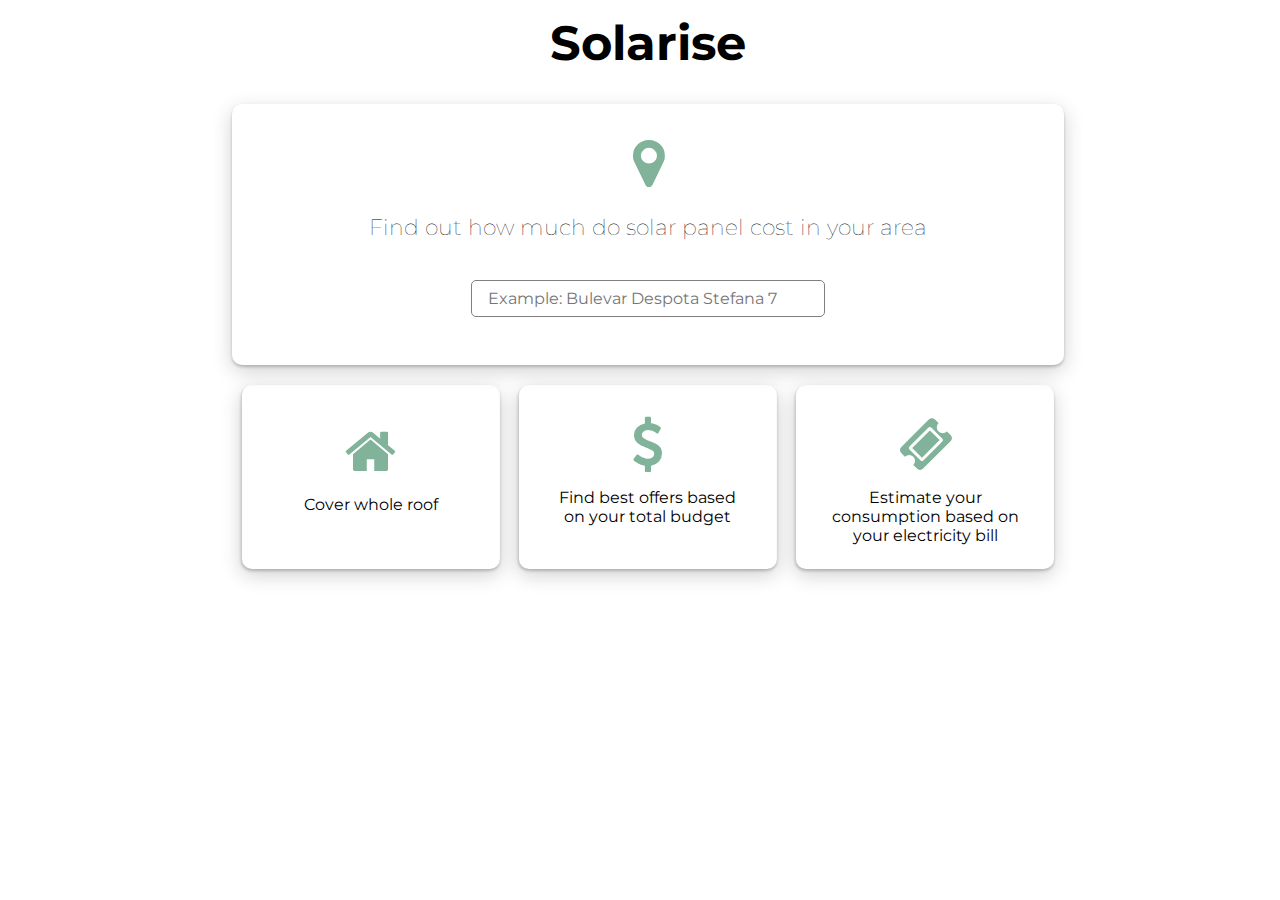
==== front/pages/calculator.html @ af73477b "Created cards" ====
<!DOCTYPE html>

<html>

<head>
    <meta charset="UTF-8">
    <meta http-equiv="X-UA-Compatible" content="IE=edge">
    <meta name="viewport" content="width=device-width, initial-scale=1.0">
    <link rel="stylesheet" href="../styles/index_style.css" />
    <link rel="stylesheet" href="../styles/calculator_style.css" />
    <link rel="preconnect" href="https://fonts.googleapis.com" />
    <link rel="preconnect" href="https://fonts.gstatic.com" crossorigin />
    <link
        href="https://fonts.googleapis.com/css2?family=Mulish:wght@300;400;500;700&family=Sen:wght@400;700;800&display=swap"
        rel="stylesheet" />
    <link rel="stylesheet" href="https://cdnjs.cloudflare.com/ajax/libs/font-awesome/4.7.0/css/font-awesome.min.css">
    <link
        href="https://fonts.googleapis.com/css2?family=Fredoka+One&family=Montserrat:wght@400;600;700;800&display=swap"
        rel="stylesheet">

    <title>Solarise</title>
</head>

<body>

    <div id="nav">
        <h2>Solarise</h2>
    </div>

    <div>
        <div class="calculator-card">

            <i class="fa fa-solid fa fa-map-marker greeny card_icon" style="font-size:55px;"></i>

            <div class="text label-text">
                <p>Find out how much do solar panel cost in your area</p>
            </div>

            <div>
                <input placeholder="Example: Bulevar Despota Stefana 7" class="location input-location"></input>
            </div>

        </div>

        <div class="middle-small-cards">
            <a class="calculator-card inline-cards" href="#">
                <div class=".icon_holder">
                    <i class="fa fa-solid fa fa-home greeny card_icon" style="font-size:55px;"></i>
                </div>

                <p>Cover whole roof</p>
            </a>
            <a class="calculator-card inline-cards" href="#">
                <div class=".icon_holder">
                    <i class="fa fa-solid fa fa-dollar greeny card_icon" style="font-size:55px;"></i>
                </div>
                <p>Find best offers based on your total budget</p>
            </a>
            <a class="calculator-card inline-cards" href="#">
                <div class=".icon_holder">
                    <i class="fa fa-solid fa fa-ticket greeny card_icon" style="font-size:55px;"></i>
                </div>
                <p>Estimate your consumption based on your electricity bill</p>
            </a>
        </div>
    </div>
</body>

</html>
---- front/styles/index_style.css ----
* {
    font-family: 'Montserrat', sans-serif;
}

body {
    height: 100%;
    width: 100%;
}

#blob_img {
    margin-left: -30%;
    margin-top: -20%;
    height: 40%;
    width: 75%;
    font-family: 'Gill Sans', 'Gill Sans MT', Calibri, 'Trebuchet MS', sans-serif
}

#nav {
    width: 100%;
    height: 100%;
    position: absolute;
    top: -0.8em;
    font-size: 2em;
    color: white;
    text-align: center;
    color: black;
}

.moto_text {
    position: relative;
    margin-top: 10px;
    color: black;
    font-size: 3em;
    margin-top: 10%;
    margin-left: 2%;
}

.green {
    color: #81b29a;
    font-weight: bolder;
}

.hp_card {
    display: inline-block;
    border: 5px solid #81b29a;
    height: 300px;
    width: 15%;
    border-radius: 10%;
}

.icon_holder {
    height: 50%;
    width: 50%;
    font-size: 50px;
}

.greeny {
    color: #81b29a;
}

.white {
    color: white;
}
---- front/styles/calculator_style.css ----
a {
    all: unset;
}

.calculator-card {
    width: 60%;
    height: auto;
    position: relative;
    top: 6em;
    left: 50%;
    transform: translate(-50%, 0);
    border-radius: 0;
    padding: 2em;
    align-content: center;
    text-align: center;
    border-radius: 10px;
    box-shadow: 0 2px 3px 0 rgba(0, 0, 0, 0.2), 0 6px 20px 0 rgba(0, 0, 0, 0.19);
}

.label-text {
    font-size: calc(min(1.4em, 3vw));
    font-weight: 100;
    text-align: center;
}

.input-location {
    width: calc(min(50vw, 20em));
    border-radius: 5px;
    padding: 0.5em 1em;
    margin: 1em 0em;
    font-size: calc(min(1em, 2.5vw));
    border: 0.1px solid grey;
}

.input-location:focus {
    outline: 0.1px solid #81b29a;
}


.middle-small-cards {
    width: 65%;
    margin: auto;
    display: grid;
    grid-template-columns: 1fr 1fr 1fr;
}

.inline-cards {
    position: relative;
    width: 70%;
    height: 7.5em;
    margin-top: 20px;
    cursor: pointer;
}


.inline-cards:hover {
    background-color: #81b29a;
    color: white;
    transition: transform .5s ease;
}


.inline-cards:hover i {
    background-color: #81b29a;
    color: white;
}

.inline-cards>a {
    display: table-cell;
    vertical-align: middle;
}


@media (max-width: 800px) {
    .middle-small-cards {
        grid-template-columns: 1fr;
    }

}
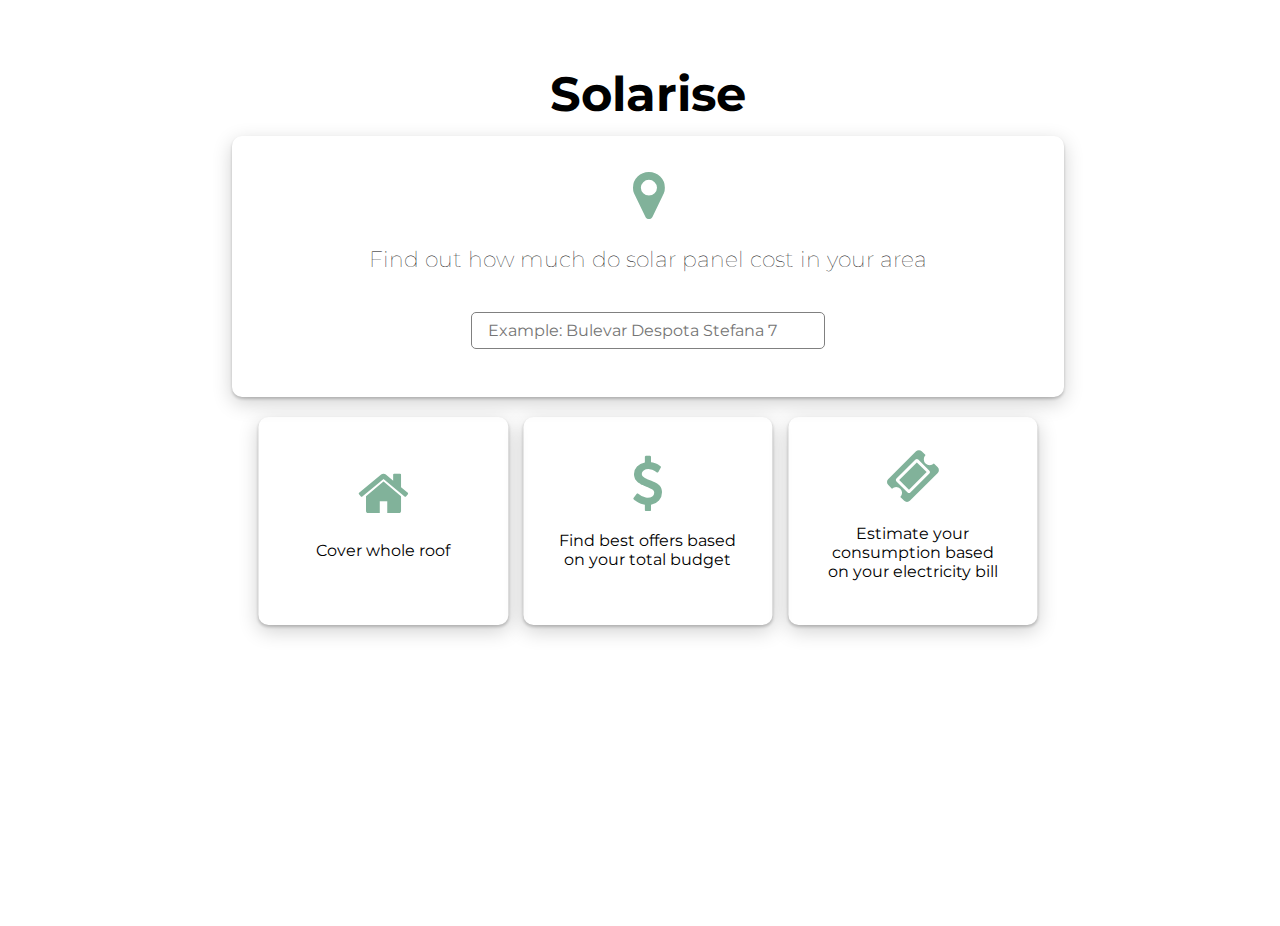
==== commit cd14bc35: "Added forms" ====
--- a/front/pages/calculator.html
+++ b/front/pages/calculator.html
@@ -18,6 +18,10 @@
         href="https://fonts.googleapis.com/css2?family=Fredoka+One&family=Montserrat:wght@400;600;700;800&display=swap"
         rel="stylesheet">
 
+    <link href="https://cdn.jsdelivr.net/npm/bootstrap@5.1.0/dist/css/bootstrap.min.css" rel="stylesheet"
+        integrity="sha384-KyZXEAg3QhqLMpG8r+8fhAXLRk2vvoC2f3B09zVXn8CA5QIVfZOJ3BCsw2P0p/We" crossorigin="anonymous">
+
+
     <title>Solarise</title>
 </head>
 
@@ -37,26 +41,27 @@
             </div>
 
             <div>
-                <input placeholder="Example: Bulevar Despota Stefana 7" class="location input-location"></input>
+                <input id="address" placeholder="Example: Bulevar Despota Stefana 7"
+                    class="location input-location"></input>
             </div>
 
         </div>
 
         <div class="middle-small-cards">
-            <a class="calculator-card inline-cards" href="#">
+            <a id="maxLink" class="calculator-card inline-cards" onclick="showMaxForm()" href="#forms">
                 <div class=".icon_holder">
                     <i class="fa fa-solid fa fa-home greeny card_icon" style="font-size:55px;"></i>
                 </div>
 
                 <p>Cover whole roof</p>
             </a>
-            <a class="calculator-card inline-cards" href="#">
+            <a id="budgetLink" class="calculator-card inline-cards" onclick="showBudgetForm()" href="#forms">
                 <div class=".icon_holder">
                     <i class="fa fa-solid fa fa-dollar greeny card_icon" style="font-size:55px;"></i>
                 </div>
                 <p>Find best offers based on your total budget</p>
             </a>
-            <a class="calculator-card inline-cards" href="#">
+            <a id="billLink" class="calculator-card inline-cards" onclick="showBillForm()" href="#forms">
                 <div class=".icon_holder">
                     <i class="fa fa-solid fa fa-ticket greeny card_icon" style="font-size:55px;"></i>
                 </div>
@@ -64,6 +69,134 @@
             </a>
         </div>
     </div>
+
+    <div class="container" id="forms">
+        <div id="form1" class="row hide">
+            <div id="choose-companies" class="col-sm-12 col-lg-6">
+                <p>Choose your prefered company:</p>
+                <select id="company-list1" class="form-select form-select-md mb-3" aria-label=".form-select-lg example">
+                    <option selected>Open this select menu</option>
+                    <option value="1">Luxor</option>
+                    <option value="2">Eco line</option>
+                    <option value="3">Flisom</option>
+                </select>
+                <button id="btn1" type="button" class="btn btn-success">Find a deal</button>
+
+            </div>
+            <div id="show-cost" class="col-sm-12 col-lg-6">
+                <p>All what you need is: </p>
+                <hr>
+                <ol class="list-group list-group-numbered">
+                    <li class="list-group-item d-flex justify-content-between align-items-start">
+                        <div class="ms-2 me-auto">
+                            <div class="fw-bold">Panels</div>
+                            Price for 1 panel: <span id="price-1-panel"></span>
+                        </div>
+                        <span id="number-of-panels" class="badge bg-primary rounded-pill"></span>
+                    </li>
+                    <li class="list-group-item d-flex justify-content-between align-items-start">
+                        <div class="ms-2 me-auto">
+                            <div class="fw-bold">Inverter</div>
+                            Price for 1 invereter: <span id="price-1-inverter"></span>
+                        </div>
+                        <span id="number-of-inverters" class="badge bg-primary rounded-pill"></span>
+                    </li>
+                    <li class="list-group-item">Rails: <span id="rails-price"></li>
+                    <li class="list-group-item">Montage: <span id="montage-price"></li>
+                </ol>
+                <p>Total fee is: <span id="total-fee"></span></p>
+
+            </div>
+        </div>
+
+        <div id="form2" class="row hide">
+            <div id="choose-companies" class="col-sm-12 col-lg-6">
+                <p>Choose your prefered company:</p>
+                <select id="company-list2" class="form-select form-select-md mb-3" aria-label=".form-select-lg example">
+                    <option selected>Open this select menu</option>
+                    <option value="1">Luxor</option>
+                    <option value="2">Eco line</option>
+                    <option value="3">Flisom</option>
+                </select>
+                <div class="mb-3 col-lg-3">
+                    <label for="priceInput" class="form-label">Your budget:</label>
+                    <input type="number" class="form-control" id="priceInput" placeholder="5000">
+                </div>
+                <button id="btn2" type="button" class="btn btn-success">Find a deal</button>
+
+            </div>
+            <div id="show-cost" class="col-sm-12 col-lg-6">
+                <p>All what you need is: </p>
+                <hr>
+                <ol class="list-group list-group-numbered">
+                    <li class="list-group-item d-flex justify-content-between align-items-start">
+                        <div class="ms-2 me-auto">
+                            <div class="fw-bold">Panels</div>
+                            Price for 1 panel: <span id="price-1-panel2"></span>
+                        </div>
+                        <span id="number-of-panels2" class="badge bg-primary rounded-pill"></span>
+                    </li>
+                    <li class="list-group-item d-flex justify-content-between align-items-start">
+                        <div class="ms-2 me-auto">
+                            <div class="fw-bold">Inverter</div>
+                            Price for 1 invereter: <span id="price-1-inverter2"></span>
+                        </div>
+                        <span id="number-of-inverters2" class="badge bg-primary rounded-pill"></span>
+                    </li>
+                    <li class="list-group-item">Rails: <span id="rails-price2"></li>
+                    <li class="list-group-item">Montage: <span id="montage-price2"></li>
+                </ol>
+                <p>Total fee is: <span id="total-fee2"></span></p>
+
+            </div>
+        </div>
+
+        <div id="form3" class="row hide">
+            <div id="choose-companies" class="col-sm-12 col-lg-6">
+                <p>Choose your prefered company:</p>
+                <select id="company-list3" class="form-select form-select-md mb-3" aria-label=".form-select-lg example">
+                    <option selected>Open this select menu</option>
+                    <option value="1">Luxor</option>
+                    <option value="2">Eco line</option>
+                    <option value="3">Flisom</option>
+                </select>
+                <div class="mb-3 col-lg-3">
+                    <label for="billInput" class="form-label">Your monthly bill:</label>
+                    <input type="number" class="form-control" id="billInput" placeholder="5000">
+                </div>
+                <button id="btn3" type="button" class="btn btn-success">Find a deal</button>
+
+            </div>
+            <div id="show-cost" class="col-sm-12 col-lg-6">
+                <p>All what you need is: </p>
+                <hr>
+                <ol class="list-group list-group-numbered">
+                    <li class="list-group-item d-flex justify-content-between align-items-start">
+                        <div class="ms-2 me-auto">
+                            <div class="fw-bold">Panels</div>
+                            Price for 1 panel: <span id="price-1-panel3"></span>
+                        </div>
+                        <span id="number-of-panels3" class="badge bg-primary rounded-pill"></span>
+                    </li>
+                    <li class="list-group-item d-flex justify-content-between align-items-start">
+                        <div class="ms-2 me-auto">
+                            <div class="fw-bold">Inverter</div>
+                            Price for 1 invereter: <span id="price-1-inverter3"></span>
+                        </div>
+                        <span id="number-of-inverters3" class="badge bg-primary rounded-pill"></span>
+                    </li>
+                    <li class="list-group-item">Rails: <span id="rails-price3"></li>
+                    <li class="list-group-item">Montage: <span id="montage-price3"></li>
+                </ol>
+                <p>Total fee is: <span id="total-fee3"></span></p>
+
+            </div>
+        </div>
+    </div>
+
+    <script src="../scripts/forms.js"></script>
+
+
 </body>
 
 </html>--- a/front/styles/index_style.css
+++ b/front/styles/index_style.css
@@ -19,7 +19,7 @@
     width: 100%;
     height: 100%;
     position: absolute;
-    top: -0.8em;
+    top: 0.8em;
     font-size: 2em;
     color: white;
     text-align: center;
--- a/front/styles/calculator_style.css
+++ b/front/styles/calculator_style.css
@@ -1,3 +1,24 @@
+.container {
+    margin-top: 20em;
+    margin-bottom: 20em;
+}
+
+.container p {
+    margin: 20px !important;
+}
+
+.container #choose-companies p {
+    font-size: 1.5rem;
+}
+
+.container #show-cost p {
+    font-size: 1.5rem;
+}
+
+.hide {
+    display: none !important;
+}
+
 a {
     all: unset;
 }
@@ -6,7 +27,7 @@
     width: 60%;
     height: auto;
     position: relative;
-    top: 6em;
+    top: 8em;
     left: 50%;
     transform: translate(-50%, 0);
     border-radius: 0;
@@ -24,7 +45,7 @@
 }
 
 .input-location {
-    width: calc(min(50vw, 20em));
+    width: calc(min(45vw, 20em));
     border-radius: 5px;
     padding: 0.5em 1em;
     margin: 1em 0em;
@@ -38,7 +59,7 @@
 
 
 .middle-small-cards {
-    width: 65%;
+    width: 62%;
     margin: auto;
     display: grid;
     grid-template-columns: 1fr 1fr 1fr;
@@ -47,9 +68,17 @@
 .inline-cards {
     position: relative;
     width: 70%;
-    height: 7.5em;
+    height: 9em;
     margin-top: 20px;
     cursor: pointer;
+    color: black;
+    display: table-cell;
+    vertical-align: middle;
+    text-decoration: none;
+}
+
+.inline-cards p {
+    margin-top: 20px;
 }
 
 
@@ -65,9 +94,9 @@
     color: white;
 }
 
-.inline-cards>a {
-    display: table-cell;
-    vertical-align: middle;
+.btn {
+    background-color: #81b29a !important;
+    border: 0px !important;
 }
 
 
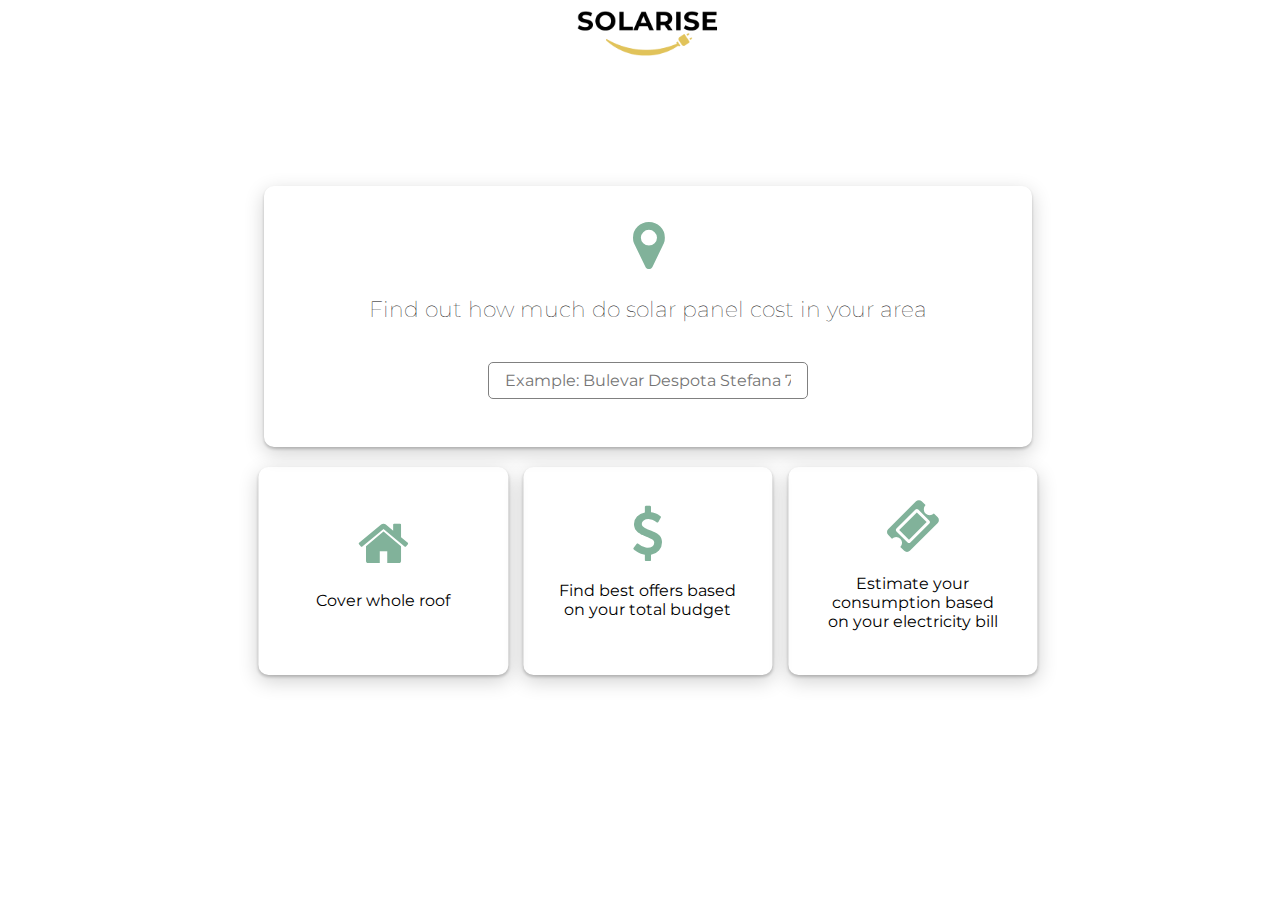
==== commit 1563dcbf: "Added logo" ====
--- a/front/pages/calculator.html
+++ b/front/pages/calculator.html
@@ -28,7 +28,7 @@
 <body>
 
     <div id="nav">
-        <h2>Solarise</h2>
+        <img src="../images/logo.png" alt="">
     </div>
 
     <div>
--- a/front/styles/index_style.css
+++ b/front/styles/index_style.css
@@ -1,5 +1,7 @@
 * {
+    box-sizing: border-box;
     font-family: 'Montserrat', sans-serif;
+    box-sizing: border-box;
 }
 
 body {
@@ -7,30 +9,34 @@
     width: 100%;
 }
 
-#blob_img {
-    margin-left: -30%;
-    margin-top: -20%;
-    height: 40%;
-    width: 75%;
-    font-family: 'Gill Sans', 'Gill Sans MT', Calibri, 'Trebuchet MS', sans-serif
-}
 
 #nav {
     width: 100%;
-    height: 100%;
-    position: absolute;
-    top: 0.8em;
-    font-size: 2em;
+    height: 50px;
+    font-size: 1.5em;
     color: white;
     text-align: center;
     color: black;
 }
 
+#nav img {
+    height: 2em;
+    font-size: 1.5em;
+    color: white;
+    color: black;
+}
+
+.moto_banner {
+    display: grid;
+    grid-template-columns: 1fr 1fr;
+    margin: 20px 7%;
+}
+
 .moto_text {
     position: relative;
-    margin-top: 10px;
+    margin-top: 20px;
     color: black;
-    font-size: 3em;
+    font-size: 2.5em;
     margin-top: 10%;
     margin-left: 2%;
 }
@@ -41,18 +47,20 @@
 }
 
 .hp_card {
-    display: inline-block;
-    border: 5px solid #81b29a;
-    height: 300px;
-    width: 15%;
-    border-radius: 10%;
-}
-
-.icon_holder {
-    height: 50%;
-    width: 50%;
-    font-size: 50px;
-}
+    border: 4px solid #808080;
+    height: 250px;
+    width: 20%;
+    border-radius: 5%;
+    vertical-align: middle;
+    display: flex;
+    align-items: center;
+    justify-content: center;
+    font-weight: bold;
+    font-size: 0.9em;
+    padding-left: 10px;
+    padding-right: 10px;
+}
+
 
 .greeny {
     color: #81b29a;
@@ -61,3 +69,278 @@
 .white {
     color: white;
 }
+
+.card_button {
+    text-align: center;
+    display: inline-block;
+}
+
+.card_content {
+    text-align: center;
+}
+
+.green_button {
+    width: 70%;
+    height: 20%;
+    padding: 10px 15px;
+
+    #tree_map_section {
+        padding-top: 10%;
+        display: grid;
+        grid-template-columns: 1fr 1fr;
+        gap: 1rem;
+        text-align: center;
+        width: 80%;
+        margin: auto;
+    }
+
+    #tree_text_section {
+        order: 1;
+    }
+
+    #tree_map {
+        height: 300px;
+        background-color: #81b29a;
+        order: 2;
+    }
+
+    .green_button_large {
+        padding: 30px 60px;
+        background-color: #81b29a;
+        color: white;
+        border: none;
+        border-radius: 5px;
+        font-size: 1em;
+        font-weight: bold;
+        display: inline-block;
+        margin: 0 auto;
+        cursor: pointer;
+    }
+
+    .text {
+        text-align: center;
+    }
+
+    .card_row {
+        display: flex;
+        flex-wrap: wrap;
+        flex-direction: row;
+        justify-content: space-evenly;
+        margin: 5%;
+    }
+
+    .icon_holder {
+        margin-bottom: 20px;
+    }
+
+    .not_easy_panel {
+        margin-top: 5%;
+        width: 100%;
+        height: 300px;
+        margin-right: 5%;
+    }
+
+    .not_easy {
+        float: right;
+    }
+
+    .make_it_easy {
+        margin-left: 5%;
+        width: 100%;
+        height: 300px;
+    }
+
+    li {
+        font-weight: bold;
+        margin-bottom: 10px;
+    }
+
+    ol {
+        margin-top: 1.5%;
+    }
+
+    ul {
+        margin-top: 2%;
+    }
+
+    .yellow {
+        color: #e1c35a;
+    }
+
+    .title {
+        font-size: 2em;
+        color: #81b29a;
+        font-weight: bold;
+        margin: 3% 0 0 0;
+    }
+
+    .list_elem {
+        font-weight: bold;
+    }
+
+    .subtitle {
+        font-weight: bold;
+        font-size: 1.2em;
+        margin-top: 5px;
+        color: #808080;
+    }
+
+    .map_image {
+        margin-top: 10px;
+        height: 550px;
+    }
+
+    .map_image img {
+        height: 600px;
+        float: right;
+    }
+
+    .moto_images {
+        display: grid;
+        grid-template-columns: 1fr 1fr;
+    }
+
+    .house_image {
+        margin-top: 10px;
+        height: 550px;
+        margin-right: -10%;
+        margin-bottom: -10%;
+    }
+
+    .house_image img {
+        height: 500px;
+        float: right;
+    }
+
+
+    @media screen and (max-width: 800px) {
+        .hp_card {
+            width: 100%;
+            margin-top: 5%;
+        }
+
+        .title {
+            font-size: 1.5em;
+            color: #81b29a;
+            font-weight: bold;
+            margin: 3% 0 0 0;
+        }
+
+        .moto_banner {
+            display: block;
+        }
+
+        .map_image {
+            margin-top: -30px;
+            height: 450px;
+        }
+
+        .map_image img {
+            height: 450px;
+        }
+
+
+        .moto_text {
+            margin-top: 20%;
+            width: 100%;
+        }
+
+        .make_it_easy {
+            margin-top: 20px;
+            margin-bottom: 100px;
+            margin-left: 0;
+        }
+
+        #nav {
+            font-size: 1em;
+        }
+
+        .not_easy_panel {
+            margin-right: 0;
+        }
+
+        .moto_text {
+            font-size: 1.8em;
+        }
+    }
+
+    .small_title {
+        margin: 0 auto;
+        text-align: center;
+    }
+
+    #solar_potential {
+        padding-top: 5rem;
+    }
+
+
+    .stats {
+        width: 100%;
+        margin: auto;
+        padding: 2% 5%;
+    }
+
+    .stats_container {
+        display: grid;
+        grid-template-columns: 1fr 1fr 1fr;
+        padding: 40px 0;
+    }
+
+    .stat_item {
+        display: flex;
+        align-items: flex-end;
+        flex-wrap: wrap;
+
+        margin: 0 auto;
+
+    }
+
+
+    .icon_container_wrap {
+        display: inline-block;
+        width: 60px;
+        margin-right: 10px;
+    }
+
+    .icon_container_wrap img {
+        width: 100%;
+    }
+
+    .icon_container {
+        width: 100%;
+        height: 100%;
+    }
+
+    .stat_content {
+        display: inline-block;
+        font-size: 2.3rem;
+        margin: 0;
+        margin-bottom: -50px;
+        padding: 0;
+        transform: scale(1, 1.15);
+        font-weight: 400;
+    }
+
+    .stat_text {
+        font-size: 1.25rem;
+        margin: 0;
+        padding: 0;
+        font-weight: 400;
+    }
+
+    .stat_card {
+        margin: 10px;
+    }
+
+    @media screen and (max-width: 600px) {
+        #tree_map_section {
+            grid-template-columns: 1fr;
+            grid-column-gap: 100em;
+        }
+
+        .stats_container {
+            display: grid;
+            grid-template-columns: 1fr;
+            padding: 40px 0;
+        }
+    }